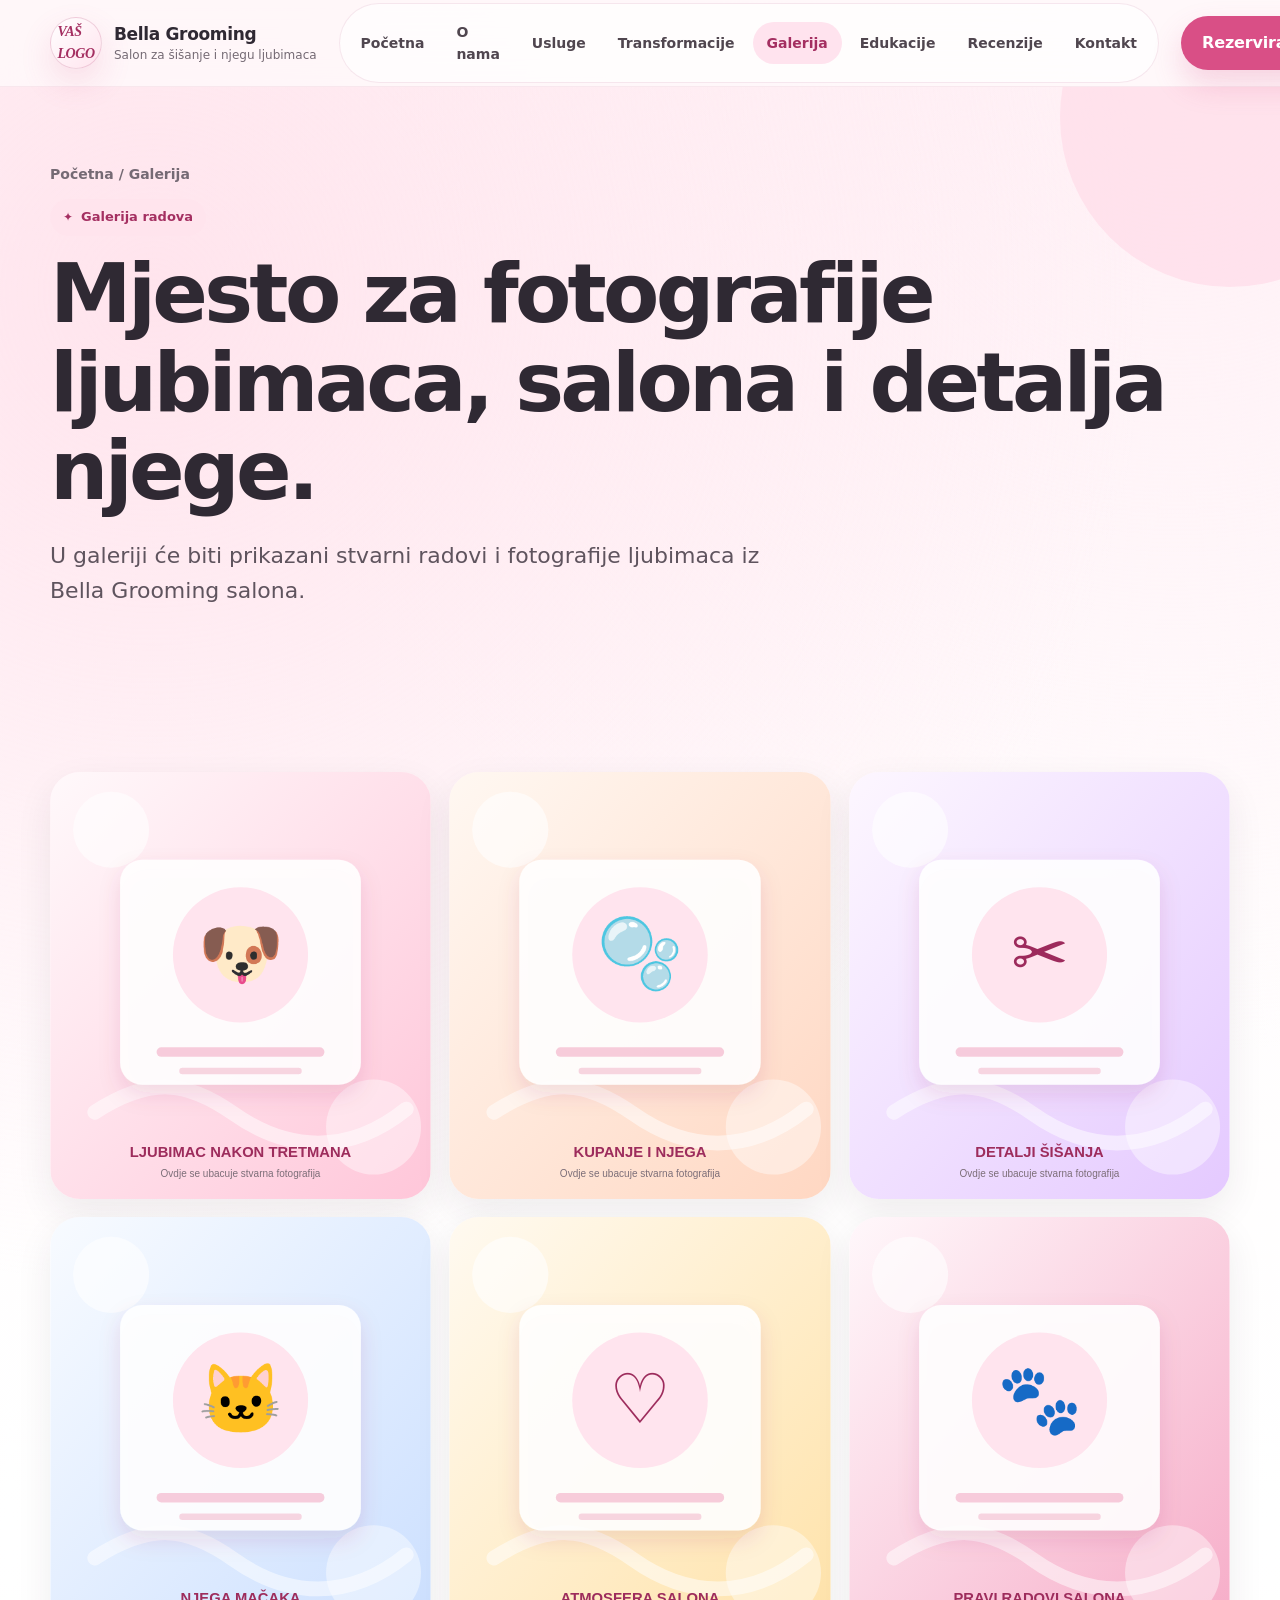
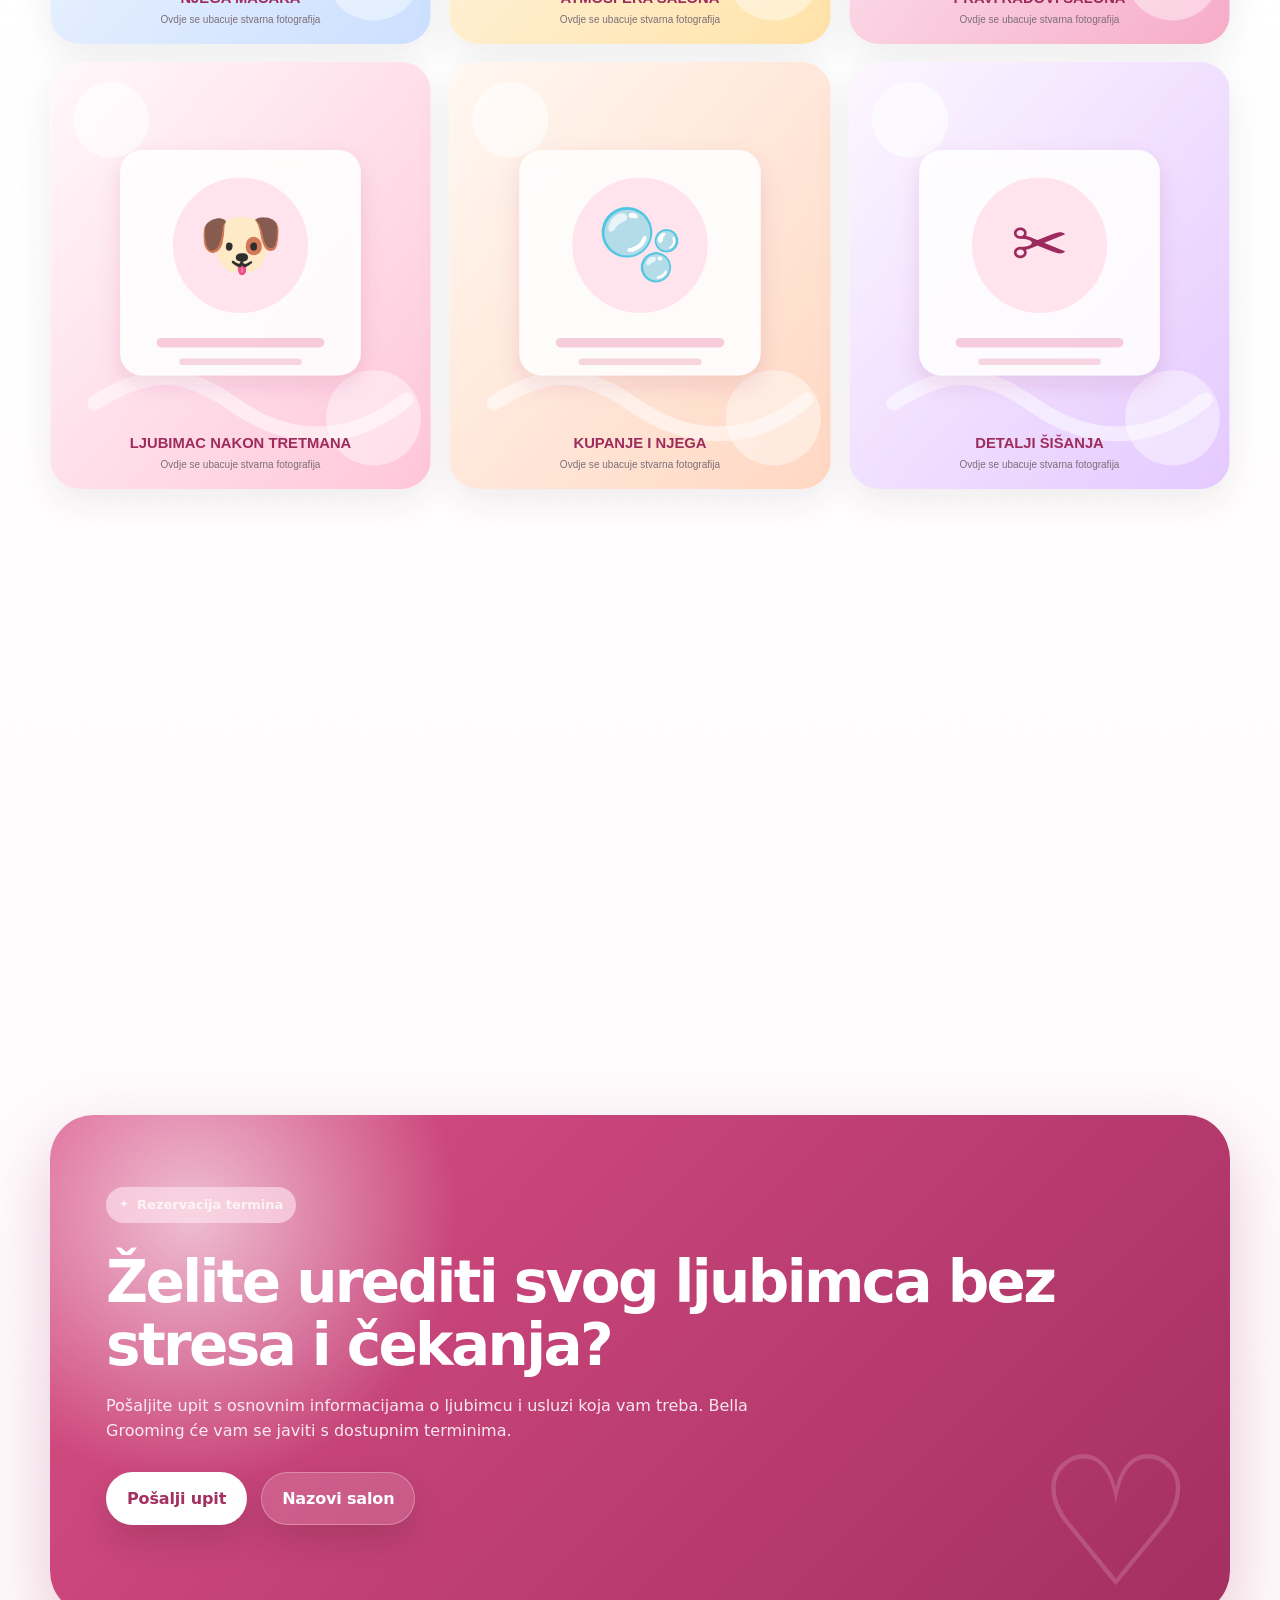
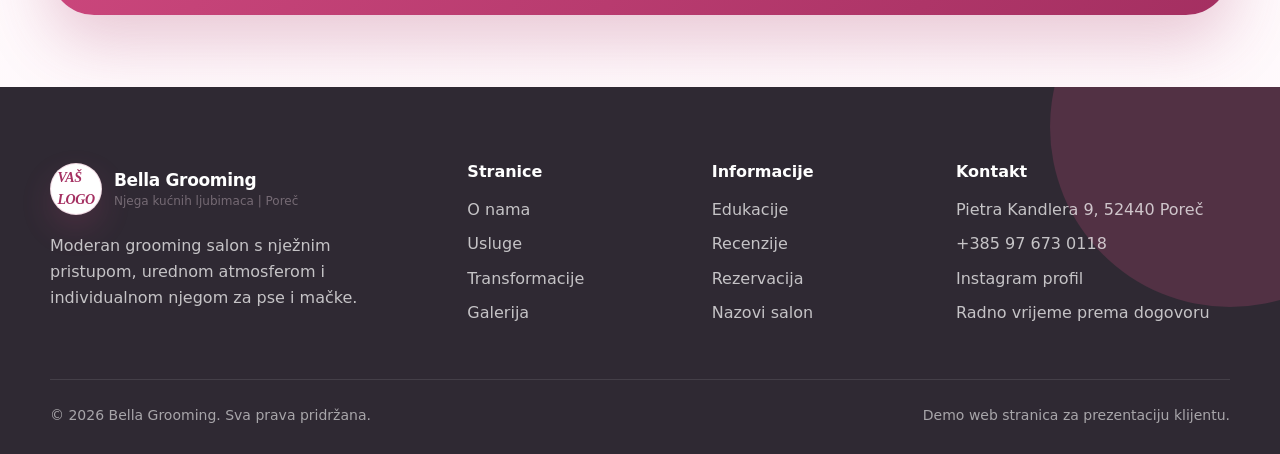
==== galerija.html @ 3b34e481 "1" ====
<!DOCTYPE html>
<html lang="hr">
<head>
  <meta charset="UTF-8" />
  <meta name="viewport" content="width=device-width, initial-scale=1.0" />
  <title>Galerija | Bella Grooming Poreč</title>
  <meta name="description" content="Galerija radova, ljubimaca i grooming detalja Bella Grooming salona." />
  <meta name="theme-color" content="#fffafb" />
  <link rel="icon" href="assets/img/favicon.svg" type="image/svg+xml" />
  <link rel="stylesheet" href="assets/css/style.css" />
</head>
<body>
  <header class="site-header">
    <div class="container navbar">
      <a class="brand" href="index.html" aria-label="Bella Grooming početna">
        <span class="brand-mark">VAŠ<br>LOGO</span>
        <span class="brand-text"><strong>Bella Grooming</strong><span>Salon za šišanje i njegu ljubimaca</span></span>
      </a>
      <nav class="nav-links" aria-label="Glavna navigacija">
        <a href="index.html">Početna</a>
        <a href="o-nama.html">O nama</a>
        <a href="usluge.html">Usluge</a>
        <a href="transformacije.html">Transformacije</a>
        <a href="galerija.html">Galerija</a>
        <a href="edukacije.html">Edukacije</a>
        <a href="recenzije.html">Recenzije</a>
        <a href="kontakt.html">Kontakt</a>
      </nav>
      <div class="header-actions">
        <a class="btn" href="kontakt.html">Rezerviraj termin</a>
        <button class="menu-toggle" type="button" aria-label="Otvori navigaciju" aria-expanded="false">
          <span></span><span></span><span></span>
        </button>
      </div>
    </div>
  </header>
  <main>

    <section class="page-hero">
      <div class="container">
        <div class="breadcrumb reveal">Početna / Galerija</div>
        <p class="eyebrow reveal">Galerija radova</p>
        <h1 class="reveal delay-1">Mjesto za fotografije ljubimaca, salona i detalja njege.</h1>
        <p class="lead reveal delay-2">U galeriji će biti prikazani stvarni radovi i fotografije ljubimaca iz Bella Grooming salona.</p>
      </div>
    </section>
    <section class="section">
      <div class="container">
        <div class="gallery-grid">
          <button class="gallery-item reveal delay-1" type="button"><img src="assets/img/gallery-1.svg" alt="Bella Grooming galerija placeholder 1" /></button><button class="gallery-item reveal delay-2" type="button"><img src="assets/img/gallery-2.svg" alt="Bella Grooming galerija placeholder 2" /></button><button class="gallery-item reveal delay-3" type="button"><img src="assets/img/gallery-3.svg" alt="Bella Grooming galerija placeholder 3" /></button><button class="gallery-item reveal delay-0" type="button"><img src="assets/img/gallery-4.svg" alt="Bella Grooming galerija placeholder 4" /></button><button class="gallery-item reveal delay-1" type="button"><img src="assets/img/gallery-5.svg" alt="Bella Grooming galerija placeholder 5" /></button><button class="gallery-item reveal delay-2" type="button"><img src="assets/img/gallery-6.svg" alt="Bella Grooming galerija placeholder 6" /></button><button class="gallery-item reveal delay-3" type="button"><img src="assets/img/gallery-1.svg" alt="Bella Grooming galerija placeholder 7" /></button><button class="gallery-item reveal delay-0" type="button"><img src="assets/img/gallery-2.svg" alt="Bella Grooming galerija placeholder 8" /></button><button class="gallery-item reveal delay-1" type="button"><img src="assets/img/gallery-3.svg" alt="Bella Grooming galerija placeholder 9" /></button><button class="gallery-item reveal delay-2" type="button"><img src="assets/img/gallery-4.svg" alt="Bella Grooming galerija placeholder 10" /></button><button class="gallery-item reveal delay-3" type="button"><img src="assets/img/gallery-5.svg" alt="Bella Grooming galerija placeholder 11" /></button><button class="gallery-item reveal delay-0" type="button"><img src="assets/img/gallery-6.svg" alt="Bella Grooming galerija placeholder 12" /></button>
        </div>
      </div>
    </section>
    <section class="section compact">
      <div class="container">
        <div class="cta-band reveal">
          <p class="eyebrow">Rezervacija termina</p>
          <h2>Želite urediti svog ljubimca bez stresa i čekanja?</h2>
          <p>Pošaljite upit s osnovnim informacijama o ljubimcu i usluzi koja vam treba. Bella Grooming će vam se javiti s dostupnim terminima.</p>
          <div class="hero-actions">
            <a class="btn" href="kontakt.html">Pošalji upit</a>
            <a class="btn secondary" href="tel:+385976730118">Nazovi salon</a>
          </div>
        </div>
      </div>
    </section>
    <div class="modal" aria-hidden="true"><button class="modal-close" type="button" aria-label="Zatvori">×</button><img src="" alt="" /></div>

  </main>
  <footer class="site-footer">
    <div class="container">
      <div class="footer-grid">
        <div class="footer-brand">
          <a class="brand" href="index.html">
            <span class="brand-mark">VAŠ<br>LOGO</span>
            <span class="brand-text"><strong>Bella Grooming</strong><span>Njega kućnih ljubimaca | Poreč</span></span>
          </a>
          <p>Moderan grooming salon s nježnim pristupom, urednom atmosferom i individualnom njegom za pse i mačke.</p>
        </div>
        <div class="footer-col">
          <h3>Stranice</h3>
          <a href="o-nama.html">O nama</a>
          <a href="usluge.html">Usluge</a>
          <a href="transformacije.html">Transformacije</a>
          <a href="galerija.html">Galerija</a>
        </div>
        <div class="footer-col">
          <h3>Informacije</h3>
          <a href="edukacije.html">Edukacije</a>
          <a href="recenzije.html">Recenzije</a>
          <a href="kontakt.html">Rezervacija</a>
          <a href="tel:+385976730118">Nazovi salon</a>
        </div>
        <div class="footer-col">
          <h3>Kontakt</h3>
          <span>Pietra Kandlera 9, 52440 Poreč</span>
          <a href="tel:+385976730118">+385 97 673 0118</a>
          <a href="https://www.instagram.com/melinda.ademi89/" target="_blank" rel="noopener">Instagram profil</a>
          <span>Radno vrijeme prema dogovoru</span>
        </div>
      </div>
      <div class="footer-bottom">
        <span>© <span id="year">2026</span> Bella Grooming. Sva prava pridržana.</span>
        <span>Demo web stranica za prezentaciju klijentu.</span>
      </div>
    </div>
  </footer>
  <script src="assets/js/main.js"></script>
</body>
</html>
---- assets/css/style.css ----
:root {
  --bg: #fffafb;
  --surface: #ffffff;
  --surface-soft: #fff3f7;
  --surface-warm: #fff8f2;
  --text: #2f2933;
  --muted: #756a74;
  --muted-2: #9a8c96;
  --primary: #d94f86;
  --primary-dark: #a42f61;
  --primary-soft: #ffe3ee;
  --accent: #f3b3c9;
  --line: rgba(164, 47, 97, 0.14);
  --shadow: 0 22px 60px rgba(156, 44, 92, 0.12);
  --shadow-soft: 0 14px 36px rgba(49, 41, 52, 0.08);
  --radius: 26px;
  --radius-lg: 42px;
  --max: 1180px;
  --header: 86px;
}

* { box-sizing: border-box; }
html { scroll-behavior: smooth; }
body {
  margin: 0;
  font-family: Inter, ui-sans-serif, system-ui, -apple-system, BlinkMacSystemFont, "Segoe UI", sans-serif;
  color: var(--text);
  background:
    radial-gradient(circle at 12% 8%, rgba(255, 219, 231, .72), transparent 28%),
    radial-gradient(circle at 92% 2%, rgba(255, 239, 245, .9), transparent 26%),
    linear-gradient(180deg, #fffafb 0%, #fff 42%, #fff8fb 100%);
  line-height: 1.6;
  overflow-x: hidden;
}

body.menu-open { overflow: hidden; }

a { color: inherit; text-decoration: none; }
img { max-width: 100%; display: block; }
button, input, textarea, select { font: inherit; }
::selection { background: var(--primary-soft); color: var(--primary-dark); }

.container {
  width: min(var(--max), calc(100% - 40px));
  margin-inline: auto;
}

.site-header {
  position: sticky;
  top: 0;
  z-index: 1000;
  backdrop-filter: blur(18px);
  background: rgba(255, 250, 252, .78);
  border-bottom: 1px solid rgba(164, 47, 97, .08);
  transition: box-shadow .25s ease, background .25s ease;
}
.site-header.scrolled {
  background: rgba(255, 255, 255, .9);
  box-shadow: 0 14px 42px rgba(49, 41, 52, .08);
}
.navbar {
  height: var(--header);
  display: flex;
  align-items: center;
  justify-content: space-between;
  gap: 22px;
}
.brand {
  display: inline-flex;
  align-items: center;
  gap: 12px;
  min-width: max-content;
}
.brand-mark {
  width: 52px;
  height: 52px;
  border-radius: 50%;
  display: grid;
  place-items: center;
  background: linear-gradient(135deg, #fff, #ffe4ee);
  border: 1px solid rgba(164, 47, 97, .18);
  color: var(--primary-dark);
  box-shadow: 0 14px 32px rgba(217, 79, 134, .16);
  font-family: Georgia, serif;
  font-style: italic;
  font-size: 14px;
  font-weight: 700;
  letter-spacing: -.03em;
}
.brand-text strong {
  display: block;
  font-size: 17px;
  letter-spacing: -.02em;
}
.brand-text span {
  display: block;
  font-size: 12px;
  color: var(--muted);
  margin-top: -2px;
}
.nav-links {
  display: flex;
  align-items: center;
  gap: 4px;
  padding: 7px;
  border: 1px solid rgba(164, 47, 97, .1);
  border-radius: 999px;
  background: rgba(255, 255, 255, .58);
}
.nav-links a {
  font-size: 14px;
  font-weight: 700;
  color: #50464f;
  padding: 10px 14px;
  border-radius: 999px;
  transition: .2s ease;
}
.nav-links a:hover,
.nav-links a.active {
  background: var(--primary-soft);
  color: var(--primary-dark);
}
.header-actions {
  display: flex;
  align-items: center;
  gap: 12px;
  min-width: max-content;
}
.menu-toggle {
  display: none;
  width: 48px;
  height: 48px;
  border: 1px solid rgba(164, 47, 97, .16);
  background: #fff;
  border-radius: 16px;
  cursor: pointer;
}
.menu-toggle span {
  display: block;
  width: 20px;
  height: 2px;
  background: var(--text);
  margin: 5px auto;
  border-radius: 99px;
  transition: .25s ease;
}
.menu-open .menu-toggle span:nth-child(1) { transform: translateY(7px) rotate(45deg); }
.menu-open .menu-toggle span:nth-child(2) { opacity: 0; }
.menu-open .menu-toggle span:nth-child(3) { transform: translateY(-7px) rotate(-45deg); }

.btn {
  --btn-bg: var(--primary);
  --btn-color: #fff;
  position: relative;
  display: inline-flex;
  align-items: center;
  justify-content: center;
  gap: 10px;
  min-height: 48px;
  padding: 13px 20px;
  border-radius: 999px;
  border: 1px solid transparent;
  background: var(--btn-bg);
  color: var(--btn-color);
  font-weight: 800;
  letter-spacing: -.01em;
  overflow: hidden;
  box-shadow: 0 15px 30px rgba(217, 79, 134, .22);
  transition: transform .22s ease, box-shadow .22s ease, background .22s ease;
}
.btn::before {
  content: "";
  position: absolute;
  inset: 0;
  background: linear-gradient(110deg, transparent 0%, rgba(255,255,255,.28) 42%, transparent 70%);
  transform: translateX(-120%);
  transition: transform .6s ease;
}
.btn:hover { transform: translateY(-2px); box-shadow: 0 20px 44px rgba(217, 79, 134, .28); }
.btn:hover::before { transform: translateX(120%); }
.btn.secondary {
  --btn-bg: #fff;
  --btn-color: var(--primary-dark);
  border-color: rgba(164, 47, 97, .16);
  box-shadow: 0 14px 34px rgba(49, 41, 52, .07);
}
.btn.ghost {
  --btn-bg: rgba(255, 255, 255, .7);
  --btn-color: var(--text);
  border-color: rgba(164, 47, 97, .14);
  box-shadow: none;
}
.btn.full { width: 100%; }

.section { padding: 108px 0; position: relative; }
.section.compact { padding: 72px 0; }
.section-soft { background: linear-gradient(180deg, rgba(255, 243, 247, .62), rgba(255,255,255,.18)); }
.section-header {
  max-width: 760px;
  margin-bottom: 38px;
}
.section-header.center { margin-inline: auto; text-align: center; }
.eyebrow {
  display: inline-flex;
  align-items: center;
  gap: 8px;
  margin: 0 0 14px;
  padding: 8px 13px;
  border-radius: 999px;
  background: rgba(255, 227, 238, .72);
  color: var(--primary-dark);
  font-size: 13px;
  font-weight: 800;
}
.eyebrow::before {
  content: "✦";
  font-size: 12px;
}
h1, h2, h3, h4 { line-height: 1.08; margin: 0; letter-spacing: -.045em; }
h1 { font-size: clamp(45px, 7vw, 82px); }
h2 { font-size: clamp(34px, 4.8vw, 58px); }
h3 { font-size: clamp(21px, 2.2vw, 28px); }
p { margin: 0; color: var(--muted); }
.lead { font-size: clamp(18px, 2.2vw, 22px); color: #5f545e; max-width: 710px; }
.text-large { font-size: 18px; }
.muted { color: var(--muted); }

.hero {
  position: relative;
  padding: 76px 0 92px;
  overflow: hidden;
}
.hero::before,
.hero::after {
  content: "";
  position: absolute;
  border-radius: 50%;
  pointer-events: none;
  filter: blur(3px);
}
.hero::before { width: 420px; height: 420px; background: rgba(255, 213, 228, .55); top: -190px; right: -120px; }
.hero::after { width: 340px; height: 340px; background: rgba(255, 240, 246, .9); bottom: 50px; left: -190px; }
.hero-grid {
  position: relative;
  z-index: 1;
  display: grid;
  grid-template-columns: minmax(0, 1.02fr) minmax(380px, .98fr);
  gap: 56px;
  align-items: center;
}
.hero-content { max-width: 760px; }
.hero-content h1 span { color: var(--primary); }
.hero-content .lead { margin: 24px 0 34px; }
.hero-actions { display: flex; flex-wrap: wrap; gap: 14px; margin-bottom: 34px; }
.hero-proof {
  display: grid;
  grid-template-columns: repeat(3, minmax(0, 1fr));
  gap: 12px;
  max-width: 680px;
}
.proof-card {
  padding: 16px 15px;
  border-radius: 20px;
  background: rgba(255,255,255,.72);
  border: 1px solid rgba(164, 47, 97, .11);
  box-shadow: var(--shadow-soft);
}
.proof-card strong { display: block; font-size: 21px; color: var(--primary-dark); letter-spacing: -.04em; }
.proof-card span { display: block; color: var(--muted); font-size: 13px; margin-top: 2px; }
.hero-visual { position: relative; }
.hero-visual .photo-frame {
  border-radius: var(--radius-lg);
  padding: 12px;
  background: rgba(255,255,255,.7);
  border: 1px solid rgba(164, 47, 97, .12);
  box-shadow: var(--shadow);
  transform: rotate(1deg);
}
.hero-visual img { border-radius: 34px; width: 100%; }
.float-card {
  position: absolute;
  right: -14px;
  bottom: 52px;
  width: min(310px, 72%);
  padding: 18px;
  border-radius: 24px;
  background: rgba(255,255,255,.86);
  border: 1px solid rgba(164, 47, 97, .12);
  box-shadow: 0 24px 52px rgba(49, 41, 52, .12);
  backdrop-filter: blur(16px);
}
.float-card strong { display: block; font-size: 17px; }
.float-card span { display: block; color: var(--muted); font-size: 14px; margin-top: 4px; }
.float-badge {
  position: absolute;
  left: -24px;
  top: 72px;
  display: inline-flex;
  align-items: center;
  gap: 9px;
  padding: 13px 16px;
  border-radius: 999px;
  background: #fff;
  box-shadow: 0 16px 40px rgba(49, 41, 52, .11);
  color: var(--primary-dark);
  font-weight: 800;
  transform: rotate(-3deg);
}

.marquee {
  border-block: 1px solid rgba(164,47,97,.09);
  background: rgba(255,255,255,.62);
  overflow: hidden;
  white-space: nowrap;
}
.marquee-track {
  display: inline-flex;
  gap: 40px;
  padding: 16px 0;
  animation: marquee 30s linear infinite;
}
.marquee span { color: var(--primary-dark); font-weight: 800; }
@keyframes marquee { from { transform: translateX(0); } to { transform: translateX(-50%); } }

.grid-2 { display: grid; grid-template-columns: 1fr 1fr; gap: 34px; align-items: center; }
.grid-3 { display: grid; grid-template-columns: repeat(3, 1fr); gap: 20px; }
.grid-4 { display: grid; grid-template-columns: repeat(4, 1fr); gap: 18px; }
.card {
  position: relative;
  border-radius: var(--radius);
  background: rgba(255,255,255,.82);
  border: 1px solid rgba(164, 47, 97, .1);
  box-shadow: var(--shadow-soft);
  transition: transform .25s ease, box-shadow .25s ease, border-color .25s ease;
  overflow: hidden;
}
.card::after {
  content: "";
  position: absolute;
  inset: auto -45px -75px auto;
  width: 150px;
  height: 150px;
  border-radius: 50%;
  background: rgba(255, 218, 231, .45);
  pointer-events: none;
}
.card:hover {
  transform: translateY(-6px);
  border-color: rgba(164, 47, 97, .18);
  box-shadow: 0 24px 60px rgba(156, 44, 92, .13);
}
.card-inner { position: relative; z-index: 1; padding: 28px; }
.icon-bubble {
  width: 54px;
  height: 54px;
  display: grid;
  place-items: center;
  margin-bottom: 18px;
  border-radius: 18px;
  background: linear-gradient(135deg, #ffe6ef, #fff7fa);
  color: var(--primary-dark);
  font-size: 24px;
  box-shadow: inset 0 0 0 1px rgba(164, 47, 97, .1);
}
.card h3 { margin-bottom: 12px; }
.card p { font-size: 15px; }
.card .small-link {
  display: inline-flex;
  align-items: center;
  gap: 8px;
  margin-top: 20px;
  color: var(--primary-dark);
  font-weight: 800;
}
.card .small-link::after { content: "→"; transition: transform .2s ease; }
.card:hover .small-link::after { transform: translateX(4px); }

.story-card {
  padding: 32px;
  border-radius: var(--radius-lg);
  background: rgba(255,255,255,.86);
  border: 1px solid rgba(164,47,97,.1);
  box-shadow: var(--shadow-soft);
}
.story-card h2 { margin-bottom: 20px; }
.story-card p + p { margin-top: 16px; }
.image-card {
  border-radius: var(--radius-lg);
  overflow: hidden;
  padding: 12px;
  background: rgba(255,255,255,.75);
  border: 1px solid rgba(164,47,97,.12);
  box-shadow: var(--shadow);
}
.image-card img { width: 100%; border-radius: 32px; }

.service-list {
  display: grid;
  grid-template-columns: repeat(3, minmax(0, 1fr));
  gap: 18px;
}
.service-card .card-inner { padding: 26px; }
.service-card ul {
  list-style: none;
  padding: 0;
  margin: 18px 0 0;
  display: grid;
  gap: 8px;
}
.service-card li {
  display: flex;
  gap: 8px;
  color: var(--muted);
  font-size: 14px;
}
.service-card li::before { content: "✓"; color: var(--primary); font-weight: 900; }

.process {
  counter-reset: step;
  display: grid;
  gap: 16px;
}
.process-item {
  counter-increment: step;
  display: grid;
  grid-template-columns: 58px 1fr;
  gap: 16px;
  align-items: start;
  padding: 22px;
  border-radius: 24px;
  background: #fff;
  border: 1px solid rgba(164,47,97,.1);
  box-shadow: 0 12px 28px rgba(49, 41, 52, .06);
}
.process-number {
  width: 58px;
  height: 58px;
  display: grid;
  place-items: center;
  border-radius: 18px;
  background: var(--primary-soft);
  color: var(--primary-dark);
  font-weight: 900;
}
.process-number::before { content: counter(step, decimal-leading-zero); }
.process-item h3 { font-size: 21px; margin-bottom: 6px; }

.before-after {
  display: grid;
  grid-template-columns: 1fr 1fr;
  gap: 14px;
  align-items: stretch;
}
.ba-card {
  position: relative;
  min-height: 250px;
  border-radius: 26px;
  background:
    linear-gradient(135deg, rgba(255,255,255,.75), rgba(255,226,236,.82)),
    repeating-linear-gradient(45deg, rgba(164,47,97,.08) 0 12px, transparent 12px 24px);
  border: 1px dashed rgba(164,47,97,.24);
  display: grid;
  place-items: center;
  text-align: center;
  padding: 24px;
  overflow: hidden;
}
.ba-card strong { display: block; color: var(--primary-dark); font-size: 18px; margin-bottom: 4px; }
.ba-card span { color: var(--muted); font-size: 14px; }
.ba-label {
  position: absolute;
  top: 14px;
  left: 14px;
  padding: 7px 10px;
  border-radius: 999px;
  background: #fff;
  color: var(--primary-dark);
  font-size: 12px;
  font-weight: 900;
  box-shadow: 0 10px 24px rgba(49, 41, 52, .08);
}
.transform-card { padding: 12px; }
.transform-card .transform-text { padding: 18px 16px 12px; }
.transform-card .transform-text h3 { margin-bottom: 6px; }

.gallery-grid {
  display: grid;
  grid-template-columns: repeat(3, 1fr);
  gap: 18px;
}
.gallery-item {
  position: relative;
  border: 0;
  padding: 0;
  background: transparent;
  cursor: pointer;
  border-radius: 30px;
  overflow: hidden;
  box-shadow: var(--shadow-soft);
}
.gallery-item img {
  width: 100%;
  aspect-ratio: 1 / 1.12;
  object-fit: cover;
  transition: transform .45s ease;
}
.gallery-item::after {
  content: "Pogledaj";
  position: absolute;
  left: 16px;
  right: 16px;
  bottom: 16px;
  padding: 12px;
  border-radius: 18px;
  background: rgba(255,255,255,.82);
  color: var(--primary-dark);
  font-weight: 900;
  opacity: 0;
  transform: translateY(12px);
  transition: .25s ease;
}
.gallery-item:hover img { transform: scale(1.05); }
.gallery-item:hover::after { opacity: 1; transform: translateY(0); }

.modal {
  position: fixed;
  inset: 0;
  z-index: 2000;
  display: none;
  align-items: center;
  justify-content: center;
  padding: 28px;
  background: rgba(49, 41, 52, .72);
  backdrop-filter: blur(8px);
}
.modal.open { display: flex; }
.modal img {
  max-width: min(760px, 92vw);
  max-height: 86vh;
  border-radius: 34px;
  box-shadow: 0 30px 90px rgba(0,0,0,.32);
}
.modal-close {
  position: absolute;
  top: 18px;
  right: 18px;
  width: 48px;
  height: 48px;
  border: 0;
  border-radius: 50%;
  background: #fff;
  color: var(--text);
  font-size: 26px;
  cursor: pointer;
}

.testimonial {
  min-height: 100%;
}
.stars { color: #c9871e; letter-spacing: 2px; margin-bottom: 18px; }
.testimonial blockquote {
  margin: 0;
  color: #4f4550;
  font-size: 17px;
}
.client {
  display: flex;
  align-items: center;
  gap: 12px;
  margin-top: 22px;
}
.avatar {
  width: 44px;
  height: 44px;
  border-radius: 50%;
  background: linear-gradient(135deg, #ffd9e6, #fff7fa);
  display: grid;
  place-items: center;
  color: var(--primary-dark);
  font-weight: 900;
}
.client strong { display: block; }
.client span { color: var(--muted); font-size: 13px; }

.cta-band {
  position: relative;
  overflow: hidden;
  border-radius: 44px;
  padding: 56px;
  background:
    radial-gradient(circle at 12% 20%, rgba(255,255,255,.64), transparent 24%),
    linear-gradient(135deg, #d94f86, #a42f61);
  color: #fff;
  box-shadow: 0 26px 64px rgba(164, 47, 97, .25);
}
.cta-band::after {
  content: "♡";
  position: absolute;
  right: 34px;
  bottom: -54px;
  font-size: 180px;
  opacity: .16;
  font-family: Georgia, serif;
}
.cta-band h2, .cta-band p { color: #fff; }
.cta-band p { opacity: .88; margin: 16px 0 28px; max-width: 710px; }
.cta-band .btn { background: #fff; color: var(--primary-dark); box-shadow: 0 16px 34px rgba(0,0,0,.12); }
.cta-band .btn.secondary { background: rgba(255,255,255,.14); color: #fff; border-color: rgba(255,255,255,.28); }

.page-hero {
  padding: 76px 0 56px;
  position: relative;
  overflow: hidden;
}
.page-hero::before {
  content: "";
  position: absolute;
  width: 340px;
  height: 340px;
  right: -120px;
  top: -140px;
  border-radius: 50%;
  background: rgba(255, 221, 233, .72);
}
.page-hero .container { position: relative; z-index: 1; }
.breadcrumb { color: var(--muted); font-weight: 700; margin-bottom: 14px; font-size: 14px; }
.page-hero .lead { margin-top: 22px; }

.contact-layout {
  display: grid;
  grid-template-columns: .82fr 1.18fr;
  gap: 24px;
  align-items: start;
}
.contact-info {
  display: grid;
  gap: 14px;
}
.info-row {
  display: grid;
  grid-template-columns: 52px 1fr;
  gap: 14px;
  padding: 18px;
  background: #fff;
  border: 1px solid rgba(164,47,97,.1);
  border-radius: 22px;
  box-shadow: 0 12px 28px rgba(49, 41, 52, .06);
}
.info-row .icon-bubble { margin: 0; width: 52px; height: 52px; }
.info-row strong { display: block; margin-bottom: 3px; }
.info-row span, .info-row a { color: var(--muted); }
.form-card {
  padding: 30px;
  border-radius: 34px;
  background: rgba(255,255,255,.9);
  border: 1px solid rgba(164,47,97,.12);
  box-shadow: var(--shadow);
}
.form-grid {
  display: grid;
  grid-template-columns: 1fr 1fr;
  gap: 16px;
}
.form-field { display: grid; gap: 7px; }
.form-field.full { grid-column: 1 / -1; }
label { color: #4f4550; font-weight: 800; font-size: 14px; }
input, select, textarea {
  width: 100%;
  border: 1px solid rgba(164,47,97,.14);
  background: #fffafb;
  color: var(--text);
  border-radius: 18px;
  padding: 14px 15px;
  outline: none;
  transition: .2s ease;
}
textarea { min-height: 130px; resize: vertical; }
input:focus, select:focus, textarea:focus {
  border-color: rgba(217,79,134,.5);
  box-shadow: 0 0 0 4px rgba(217,79,134,.1);
  background: #fff;
}
.form-note { margin: 14px 0 0; font-size: 13px; color: var(--muted); }
.form-message {
  display: none;
  margin-top: 16px;
  padding: 14px 16px;
  border-radius: 18px;
  background: #fff3f7;
  color: var(--primary-dark);
  font-weight: 800;
}
.form-message.show { display: block; }
.map-placeholder {
  min-height: 280px;
  border-radius: 30px;
  background:
    linear-gradient(135deg, rgba(255,255,255,.78), rgba(255,225,235,.8)),
    linear-gradient(90deg, rgba(164,47,97,.08) 1px, transparent 1px),
    linear-gradient(0deg, rgba(164,47,97,.08) 1px, transparent 1px);
  background-size: auto, 44px 44px, 44px 44px;
  border: 1px solid rgba(164,47,97,.12);
  display: grid;
  place-items: center;
  text-align: center;
  padding: 28px;
}
.map-placeholder strong { color: var(--primary-dark); font-size: 22px; }
.map-placeholder span { color: var(--muted); display: block; margin-top: 6px; }

.faq {
  display: grid;
  gap: 12px;
}
.faq-item {
  border-radius: 22px;
  background: #fff;
  border: 1px solid rgba(164,47,97,.1);
  box-shadow: 0 12px 28px rgba(49, 41, 52, .05);
  overflow: hidden;
}
.faq-question {
  width: 100%;
  border: 0;
  background: transparent;
  padding: 20px 22px;
  display: flex;
  align-items: center;
  justify-content: space-between;
  gap: 14px;
  color: var(--text);
  font-weight: 900;
  text-align: left;
  cursor: pointer;
}
.faq-question span { color: var(--primary); font-size: 20px; transition: transform .2s ease; }
.faq-answer {
  display: grid;
  grid-template-rows: 0fr;
  transition: grid-template-rows .25s ease;
}
.faq-answer > div { overflow: hidden; }
.faq-answer p { padding: 0 22px 20px; }
.faq-item.open .faq-answer { grid-template-rows: 1fr; }
.faq-item.open .faq-question span { transform: rotate(45deg); }

.site-footer {
  padding: 76px 0 28px;
  background: #2f2933;
  color: #fff;
  position: relative;
  overflow: hidden;
}
.site-footer::before {
  content: "";
  position: absolute;
  width: 360px;
  height: 360px;
  right: -130px;
  top: -140px;
  border-radius: 50%;
  background: rgba(217,79,134,.2);
}
.footer-grid {
  position: relative;
  z-index: 1;
  display: grid;
  grid-template-columns: 1.35fr .75fr .75fr .95fr;
  gap: 28px;
  padding-bottom: 44px;
  border-bottom: 1px solid rgba(255,255,255,.1);
}
.footer-brand .brand-mark { background: #fff; }
.footer-brand p { color: rgba(255,255,255,.72); margin-top: 18px; max-width: 370px; }
.footer-col h3 { font-size: 16px; margin-bottom: 16px; letter-spacing: 0; }
.footer-col a, .footer-col span { display: block; color: rgba(255,255,255,.72); margin: 9px 0; }
.footer-col a:hover { color: #fff; }
.footer-bottom {
  position: relative;
  z-index: 1;
  display: flex;
  align-items: center;
  justify-content: space-between;
  gap: 18px;
  padding-top: 24px;
  color: rgba(255,255,255,.58);
  font-size: 14px;
}
.footer-bottom a { color: #fff; }

.paw-bg {
  position: absolute;
  inset: 0;
  pointer-events: none;
  overflow: hidden;
  opacity: .38;
}
.paw-bg span {
  position: absolute;
  color: var(--primary-soft);
  font-size: 32px;
  transform: rotate(var(--r));
}
.paw-bg span:nth-child(1) { left: 8%; top: 12%; --r: -18deg; }
.paw-bg span:nth-child(2) { right: 14%; top: 24%; --r: 18deg; }
.paw-bg span:nth-child(3) { left: 52%; bottom: 6%; --r: 8deg; }

.reveal {
  opacity: 0;
  transform: translateY(24px);
  transition: opacity .7s ease, transform .7s ease;
}
.reveal.in-view { opacity: 1; transform: translateY(0); }
.reveal.delay-1 { transition-delay: .08s; }
.reveal.delay-2 { transition-delay: .16s; }
.reveal.delay-3 { transition-delay: .24s; }
.reveal.delay-4 { transition-delay: .32s; }

@media (prefers-reduced-motion: reduce) {
  *, *::before, *::after { animation-duration: .01ms !important; animation-iteration-count: 1 !important; scroll-behavior: auto !important; transition-duration: .01ms !important; }
  .reveal { opacity: 1; transform: none; }
}

@media (max-width: 1120px) {
  .nav-links a { padding: 10px 10px; font-size: 13px; }
  .hero-grid { grid-template-columns: 1fr; }
  .hero-visual { max-width: 640px; margin-inline: auto; }
  .service-list { grid-template-columns: repeat(2, 1fr); }
  .grid-4 { grid-template-columns: repeat(2, 1fr); }
  .footer-grid { grid-template-columns: 1fr 1fr; }
}

@media (max-width: 920px) {
  :root { --header: 78px; }
  .container { width: min(var(--max), calc(100% - 28px)); }
  .menu-toggle { display: block; }
  .nav-links {
    position: fixed;
    inset: var(--header) 14px auto 14px;
    display: grid;
    gap: 7px;
    padding: 14px;
    border-radius: 28px;
    background: rgba(255,255,255,.96);
    box-shadow: var(--shadow);
    transform: translateY(-12px);
    opacity: 0;
    pointer-events: none;
    transition: .25s ease;
  }
  .menu-open .nav-links { opacity: 1; transform: translateY(0); pointer-events: auto; }
  .nav-links a { padding: 13px 16px; }
  .header-actions .btn { display: none; }
  .hero { padding-top: 50px; }
  .hero-proof { grid-template-columns: 1fr; }
  .grid-2, .contact-layout { grid-template-columns: 1fr; }
  .grid-3, .service-list, .gallery-grid { grid-template-columns: repeat(2, 1fr); }
  .section { padding: 82px 0; }
  .cta-band { padding: 42px 28px; }
}

@media (max-width: 640px) {
  .brand-text span { display: none; }
  .brand-mark { width: 48px; height: 48px; }
  h1 { font-size: 42px; }
  .hero-content .lead { margin: 18px 0 26px; }
  .hero-actions { display: grid; }
  .btn { width: 100%; }
  .float-card { position: relative; width: 100%; right: auto; bottom: auto; margin-top: -26px; }
  .float-badge { left: 10px; top: 18px; transform: none; }
  .hero-visual .photo-frame { transform: none; }
  .grid-3, .grid-4, .service-list, .gallery-grid, .footer-grid { grid-template-columns: 1fr; }
  .before-after { grid-template-columns: 1fr; }
  .form-grid { grid-template-columns: 1fr; }
  .form-card { padding: 22px; border-radius: 28px; }
  .section { padding: 66px 0; }
  .page-hero { padding: 48px 0 32px; }
  .footer-bottom { display: grid; }
}
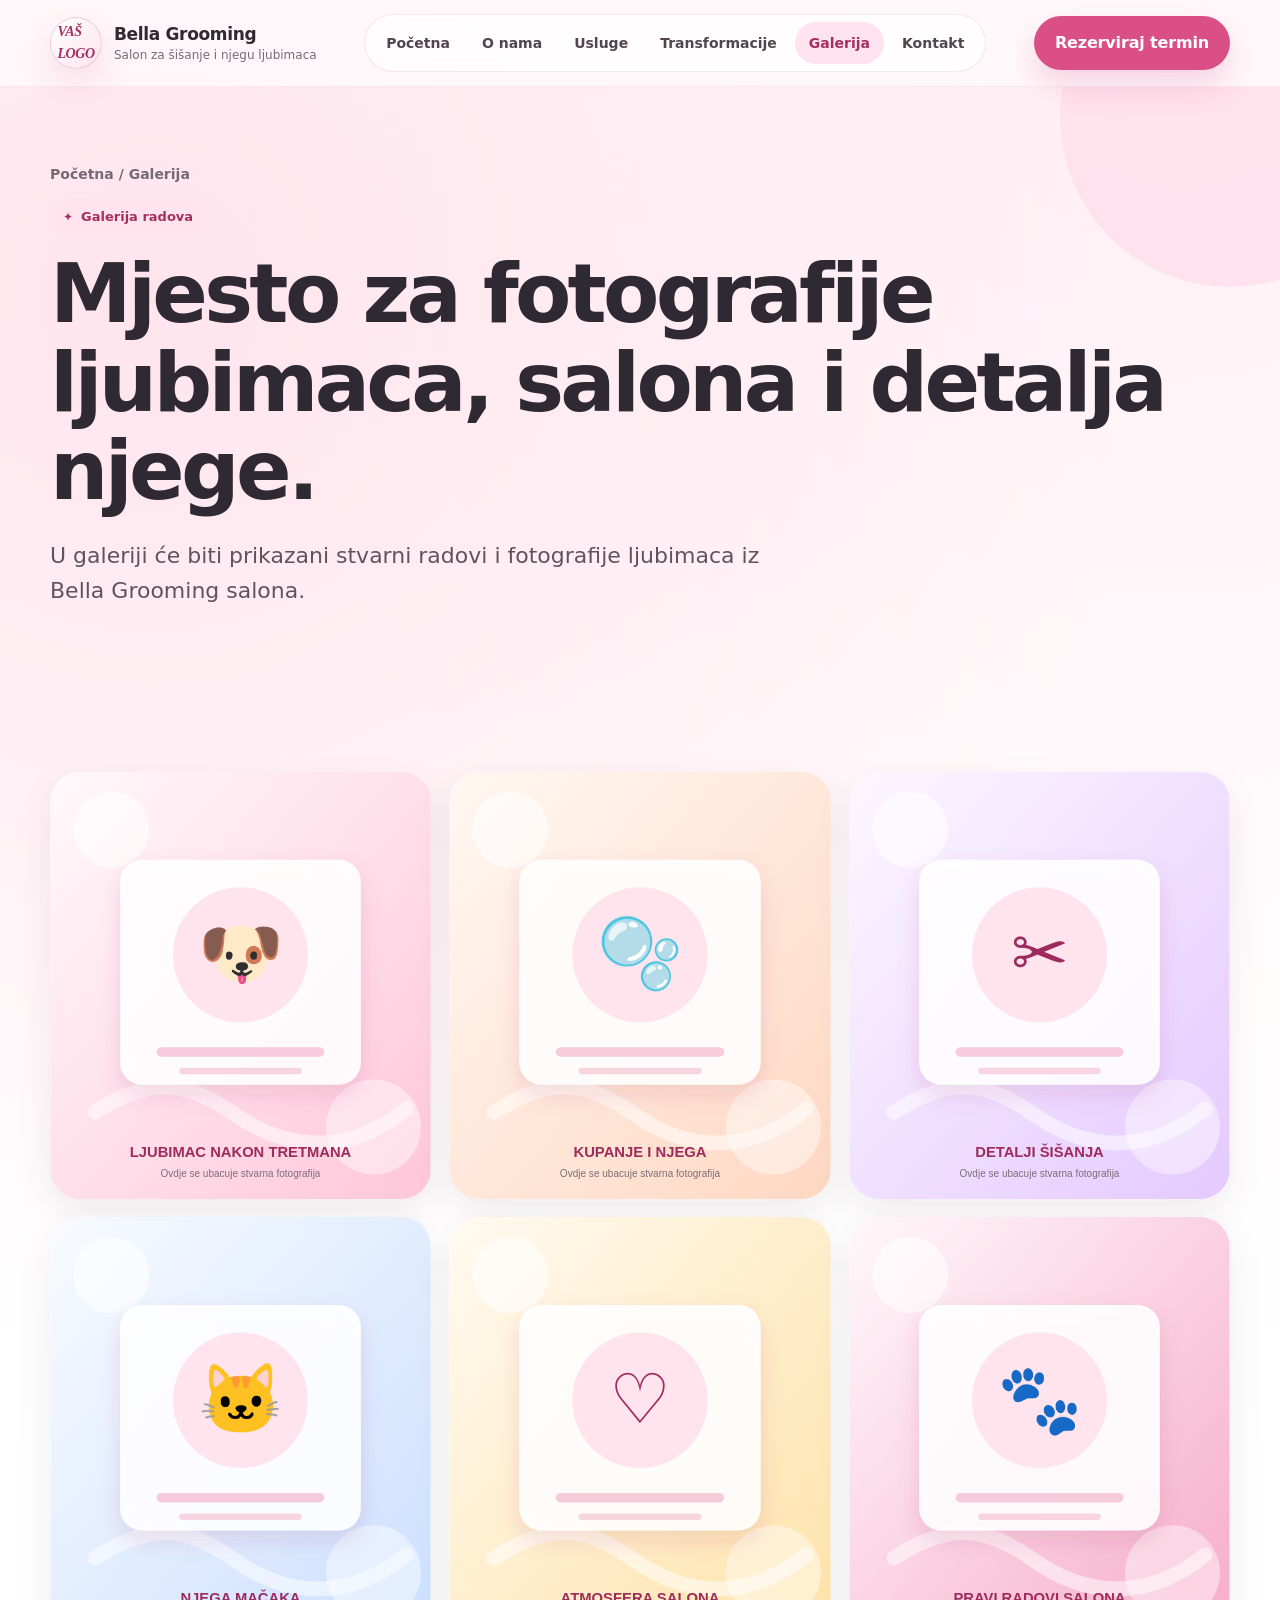
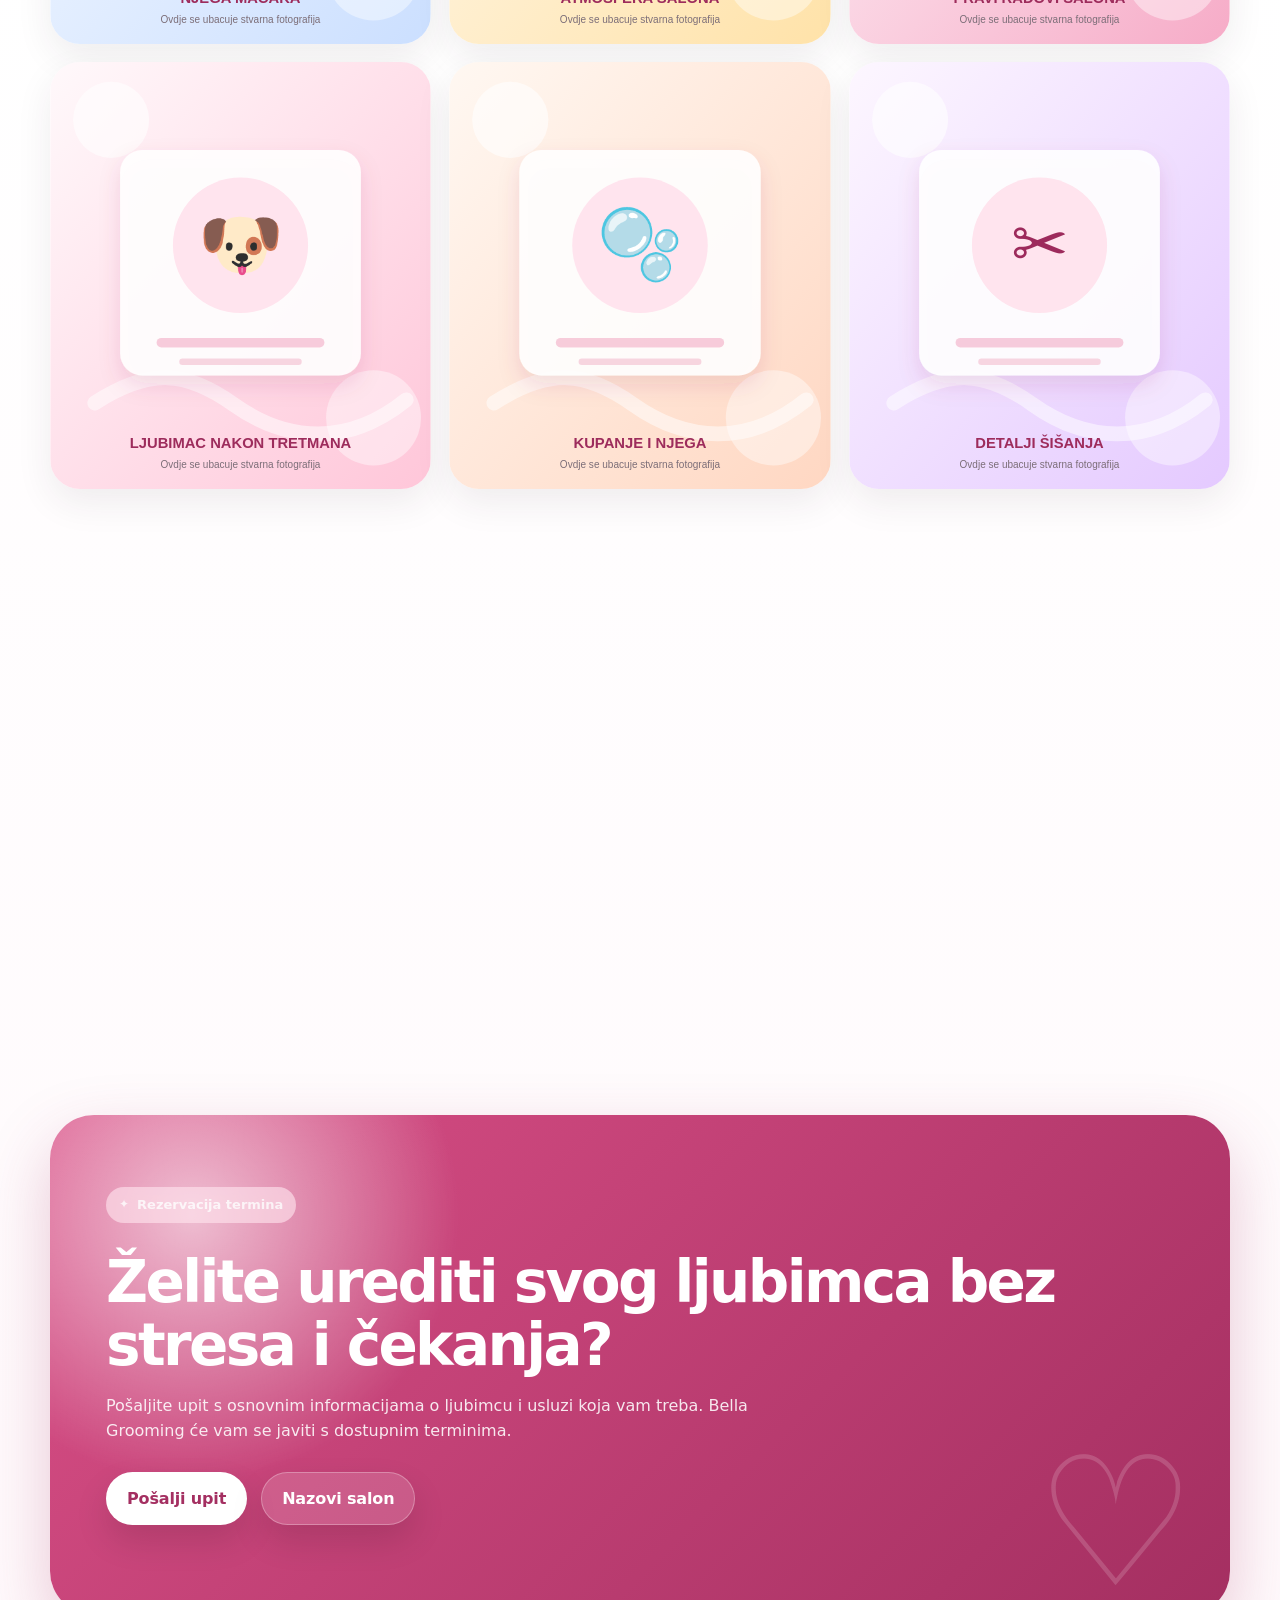
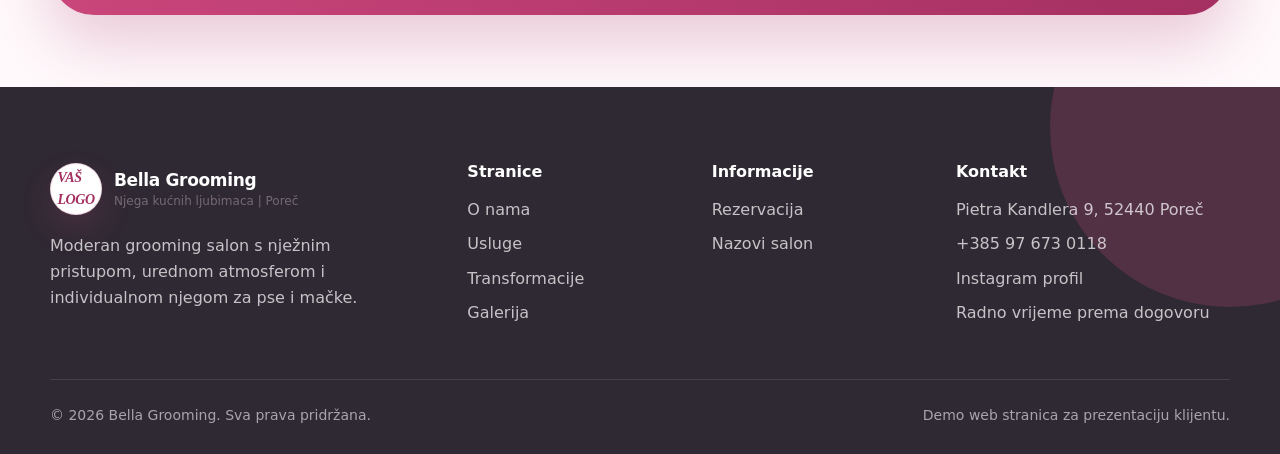
==== commit 47f2fc25: "2" ====
--- a/galerija.html
+++ b/galerija.html
@@ -22,8 +22,6 @@
         <a href="usluge.html">Usluge</a>
         <a href="transformacije.html">Transformacije</a>
         <a href="galerija.html">Galerija</a>
-        <a href="edukacije.html">Edukacije</a>
-        <a href="recenzije.html">Recenzije</a>
         <a href="kontakt.html">Kontakt</a>
       </nav>
       <div class="header-actions">
@@ -86,8 +84,6 @@
         </div>
         <div class="footer-col">
           <h3>Informacije</h3>
-          <a href="edukacije.html">Edukacije</a>
-          <a href="recenzije.html">Recenzije</a>
           <a href="kontakt.html">Rezervacija</a>
           <a href="tel:+385976730118">Nazovi salon</a>
         </div>
@@ -107,4 +103,4 @@
   </footer>
   <script src="assets/js/main.js"></script>
 </body>
-</html>+</html>
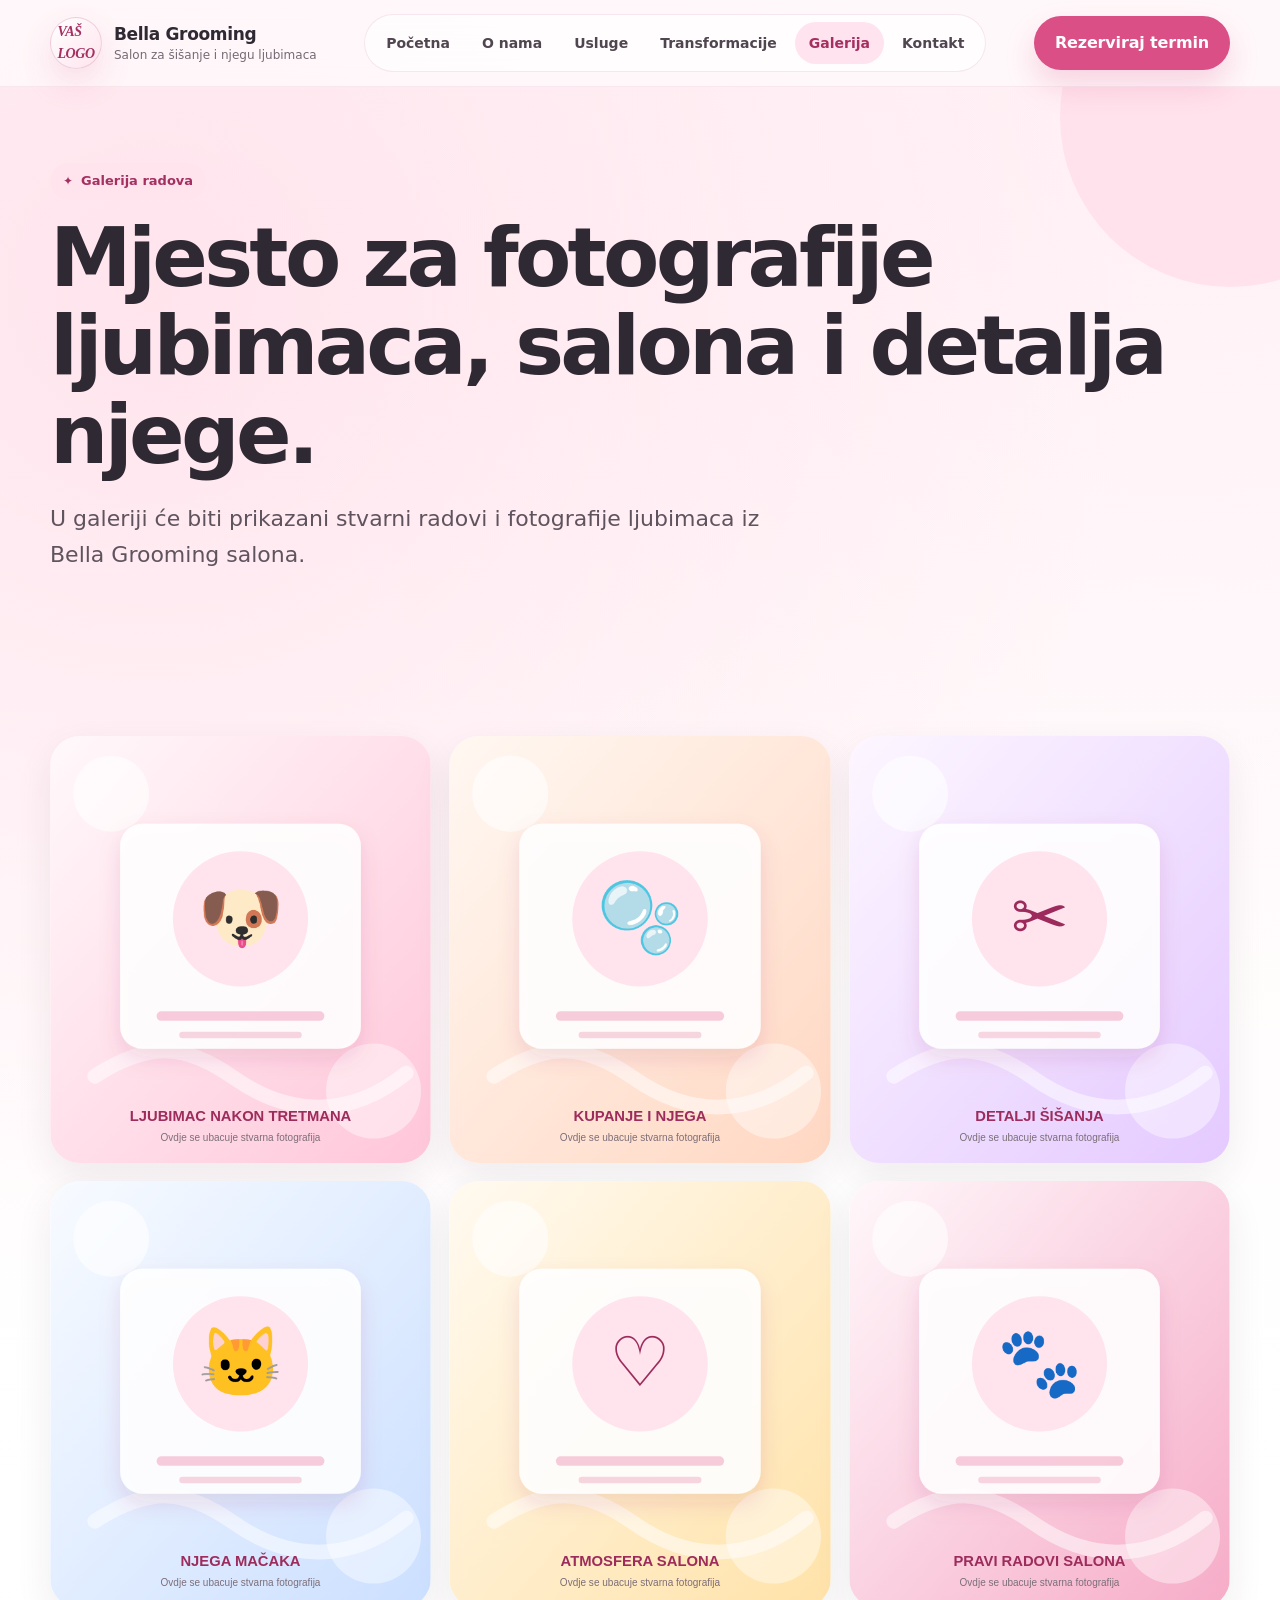
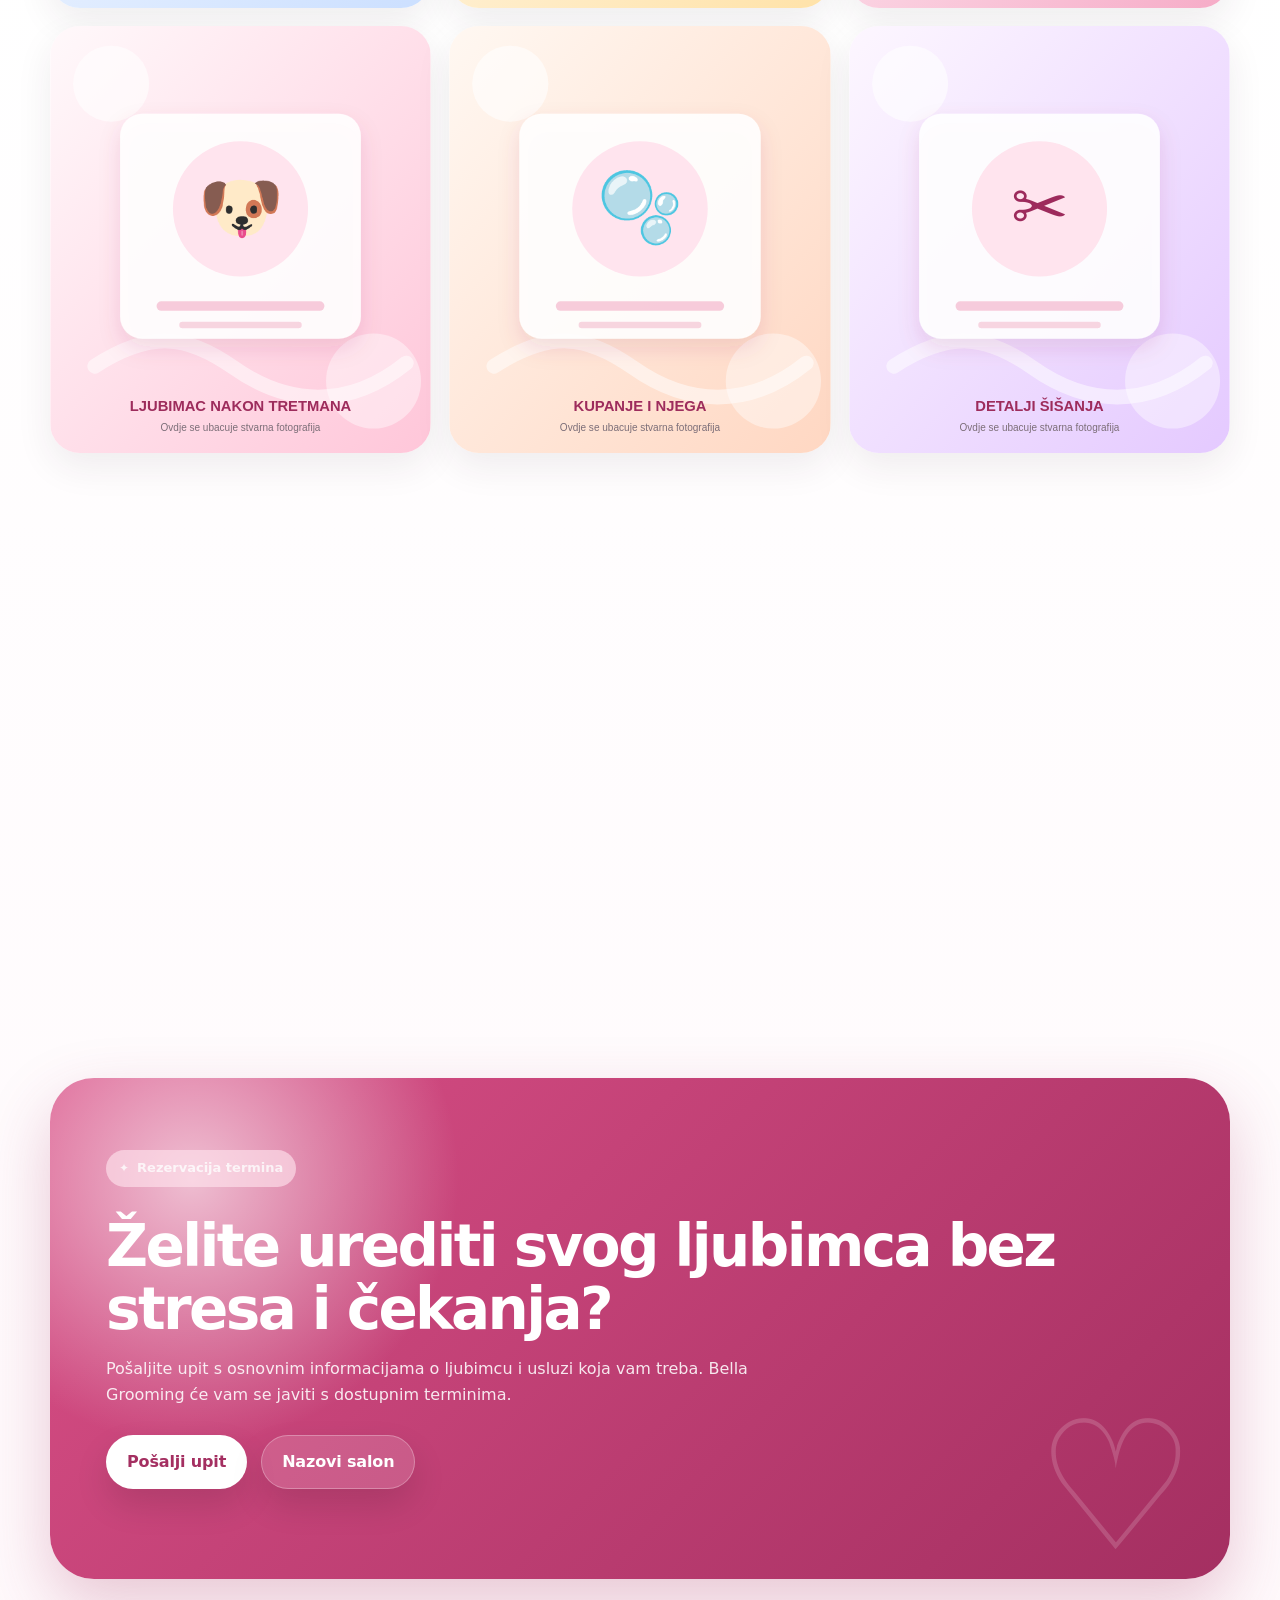
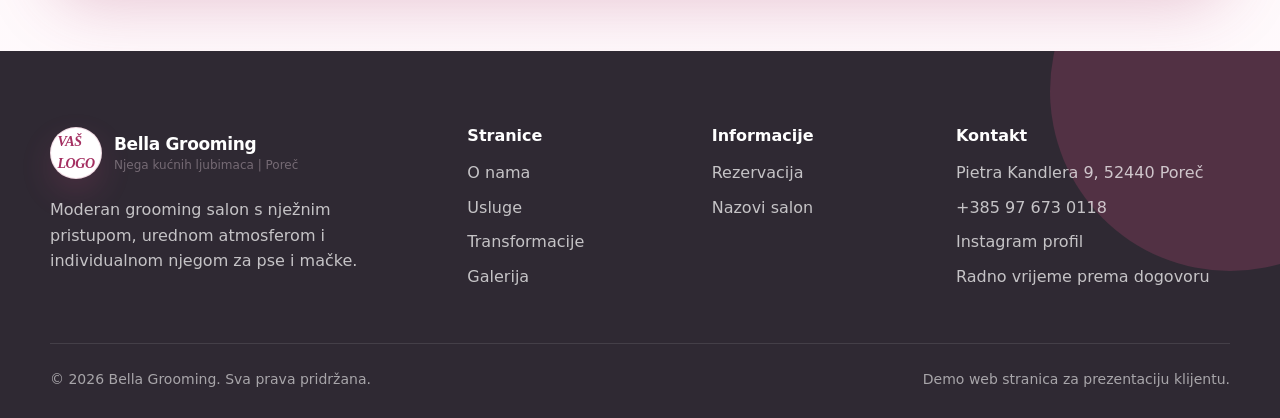
==== commit 6c878609: "5" ====
--- a/galerija.html
+++ b/galerija.html
@@ -36,7 +36,6 @@
 
     <section class="page-hero">
       <div class="container">
-        <div class="breadcrumb reveal">Početna / Galerija</div>
         <p class="eyebrow reveal">Galerija radova</p>
         <h1 class="reveal delay-1">Mjesto za fotografije ljubimaca, salona i detalja njege.</h1>
         <p class="lead reveal delay-2">U galeriji će biti prikazani stvarni radovi i fotografije ljubimaca iz Bella Grooming salona.</p>
